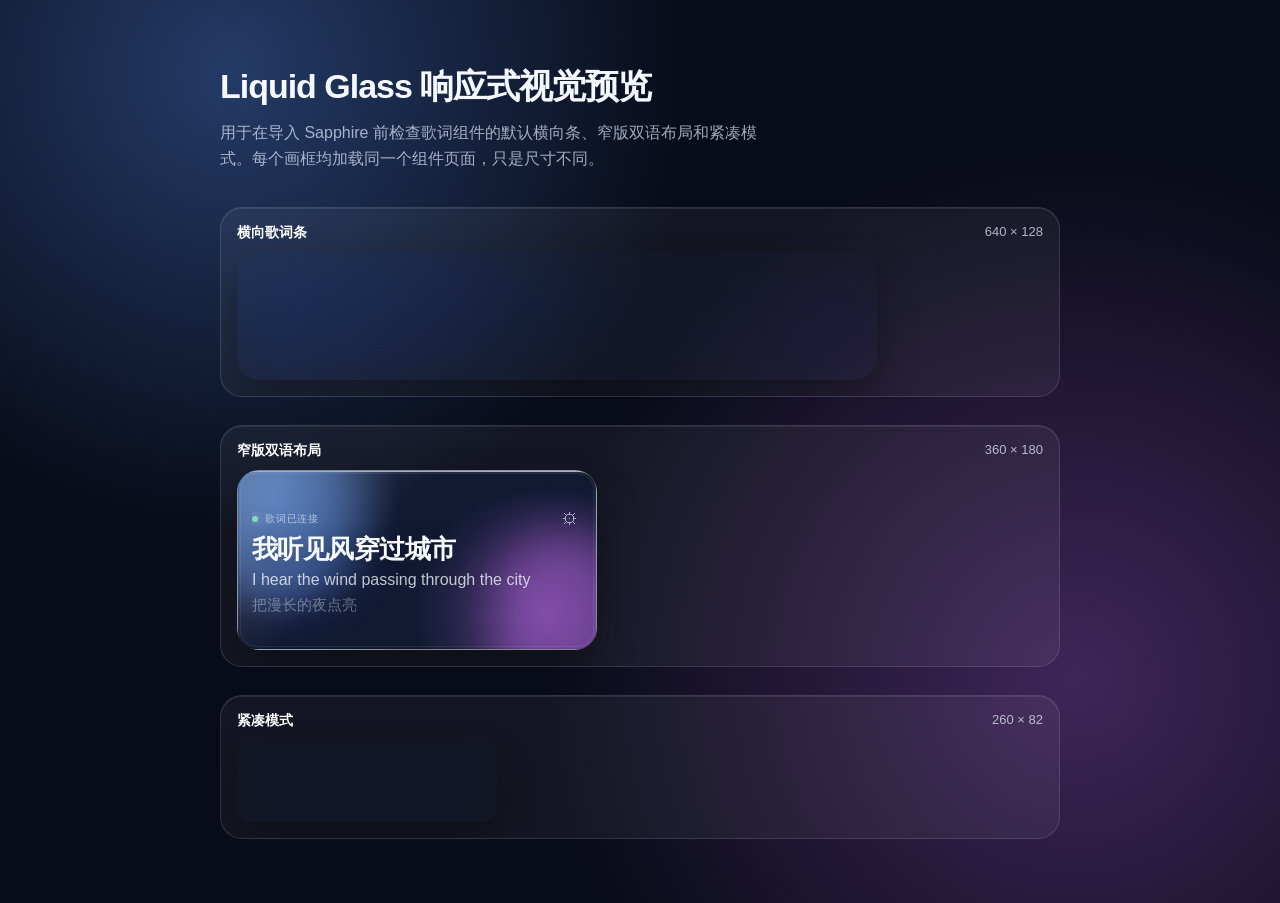
==== widgets/netease-lyrics-glass/visual-style.html @ f4fc56e3 "fix: 补充歌词组件视觉预览" ====
<!doctype html>
<html lang="zh-CN">
  <head>
    <meta charset="UTF-8" />
    <meta name="viewport" content="width=device-width, initial-scale=1.0" />
    <title>网易云双语歌词玻璃条 · 视觉预览</title>
    <style>
      :root { color-scheme: dark; font-family: "Aptos", "Microsoft YaHei", "Segoe UI", sans-serif; }
      * { box-sizing: border-box; }
      html, body { min-height: 100%; margin: 0; }
      body {
        min-width: 0;
        padding: clamp(22px, 5vw, 72px);
        color: #f5f8ff;
        background:
          radial-gradient(circle at 18% 8%, rgb(89 153 255 / .34), transparent 29rem),
          radial-gradient(circle at 84% 75%, rgb(205 107 255 / .28), transparent 33rem),
          #080b18;
      }
      main { width: min(100%, 840px); margin: 0 auto; }
      h1 { margin: 0; font-size: clamp(24px, 4vw, 34px); letter-spacing: -.03em; }
      .intro { max-width: 62ch; margin: 10px 0 36px; color: rgb(226 234 255 / .7); line-height: 1.6; }
      .preview-list { display: grid; gap: 28px; }
      .preview-card { padding: 16px; overflow: auto; border: 1px solid rgb(255 255 255 / .12); border-radius: 22px; background: rgb(255 255 255 / .05); box-shadow: inset 0 1px rgb(255 255 255 / .08); }
      .caption { display: flex; justify-content: space-between; gap: 18px; margin: 0 0 10px; color: rgb(236 241 255 / .72); font-size: 13px; }
      .caption strong { color: #fff; font-size: 14px; }
      .preview-frame { display: block; border: 0; border-radius: 22px; box-shadow: 0 18px 40px rgb(0 0 0 / .32); }
      .preview-frame.wide { width: 640px; height: 128px; }
      .preview-frame.stacked { width: 360px; height: 180px; }
      .preview-frame.compact { width: 260px; height: 82px; border-radius: 15px; }
      @media (max-width: 720px) { body { padding: 8px; } .preview-card { padding: 12px; } }
    </style>
  </head>
  <body>
    <main>
      <h1>Liquid Glass 响应式视觉预览</h1>
      <p class="intro">用于在导入 Sapphire 前检查歌词组件的默认横向条、窄版双语布局和紧凑模式。每个画框均加载同一个组件页面，只是尺寸不同。</p>
      <section class="preview-list" aria-label="歌词组件响应式尺寸预览">
        <article class="preview-card">
          <p class="caption"><strong>横向歌词条</strong><span>640 × 128</span></p>
          <iframe class="preview-frame wide" title="横向歌词条预览" src="./index.html?preview=wide"></iframe>
        </article>
        <article class="preview-card">
          <p class="caption"><strong>窄版双语布局</strong><span>360 × 180</span></p>
          <iframe class="preview-frame stacked" title="窄版双语布局预览" src="./index.html?preview=stacked"></iframe>
        </article>
        <article class="preview-card">
          <p class="caption"><strong>紧凑模式</strong><span>260 × 82</span></p>
          <iframe class="preview-frame compact" title="紧凑模式预览" src="./index.html?preview=compact"></iframe>
        </article>
      </section>
    </main>
  </body>
</html>
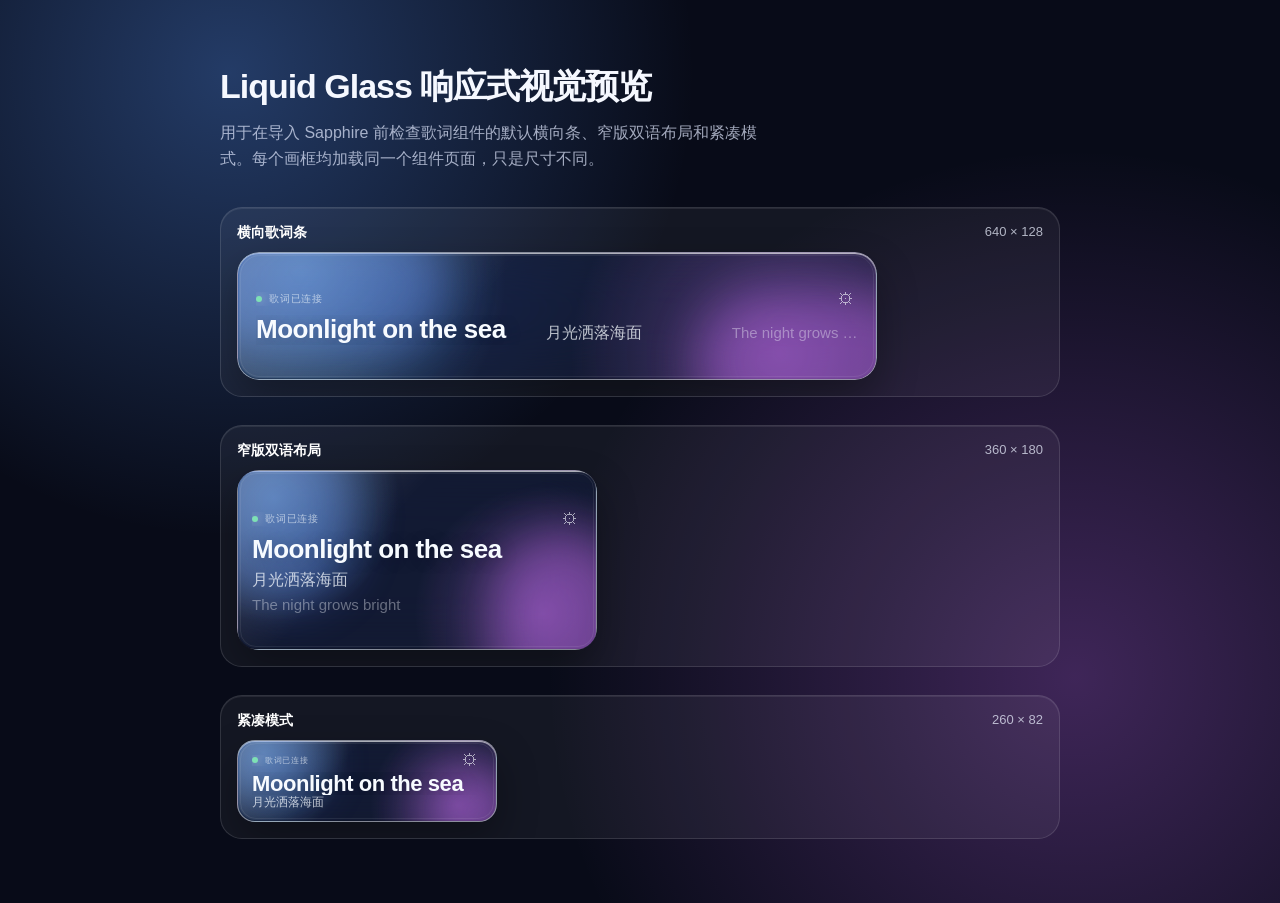
==== commit 88b3295c: "fix: 修正歌词组件响应式布局" ====
--- a/widgets/netease-lyrics-glass/visual-style.html
+++ b/widgets/netease-lyrics-glass/visual-style.html
@@ -38,15 +38,15 @@
       <section class="preview-list" aria-label="歌词组件响应式尺寸预览">
         <article class="preview-card">
           <p class="caption"><strong>横向歌词条</strong><span>640 × 128</span></p>
-          <iframe class="preview-frame wide" title="横向歌词条预览" src="./index.html?preview=wide"></iframe>
+          <iframe class="preview-frame wide" title="横向歌词条预览" src="./index.html?__sapphireVisualPreview=wide"></iframe>
         </article>
         <article class="preview-card">
           <p class="caption"><strong>窄版双语布局</strong><span>360 × 180</span></p>
-          <iframe class="preview-frame stacked" title="窄版双语布局预览" src="./index.html?preview=stacked"></iframe>
+          <iframe class="preview-frame stacked" title="窄版双语布局预览" src="./index.html?__sapphireVisualPreview=stacked"></iframe>
         </article>
         <article class="preview-card">
           <p class="caption"><strong>紧凑模式</strong><span>260 × 82</span></p>
-          <iframe class="preview-frame compact" title="紧凑模式预览" src="./index.html?preview=compact"></iframe>
+          <iframe class="preview-frame compact" title="紧凑模式预览" src="./index.html?__sapphireVisualPreview=compact"></iframe>
         </article>
       </section>
     </main>
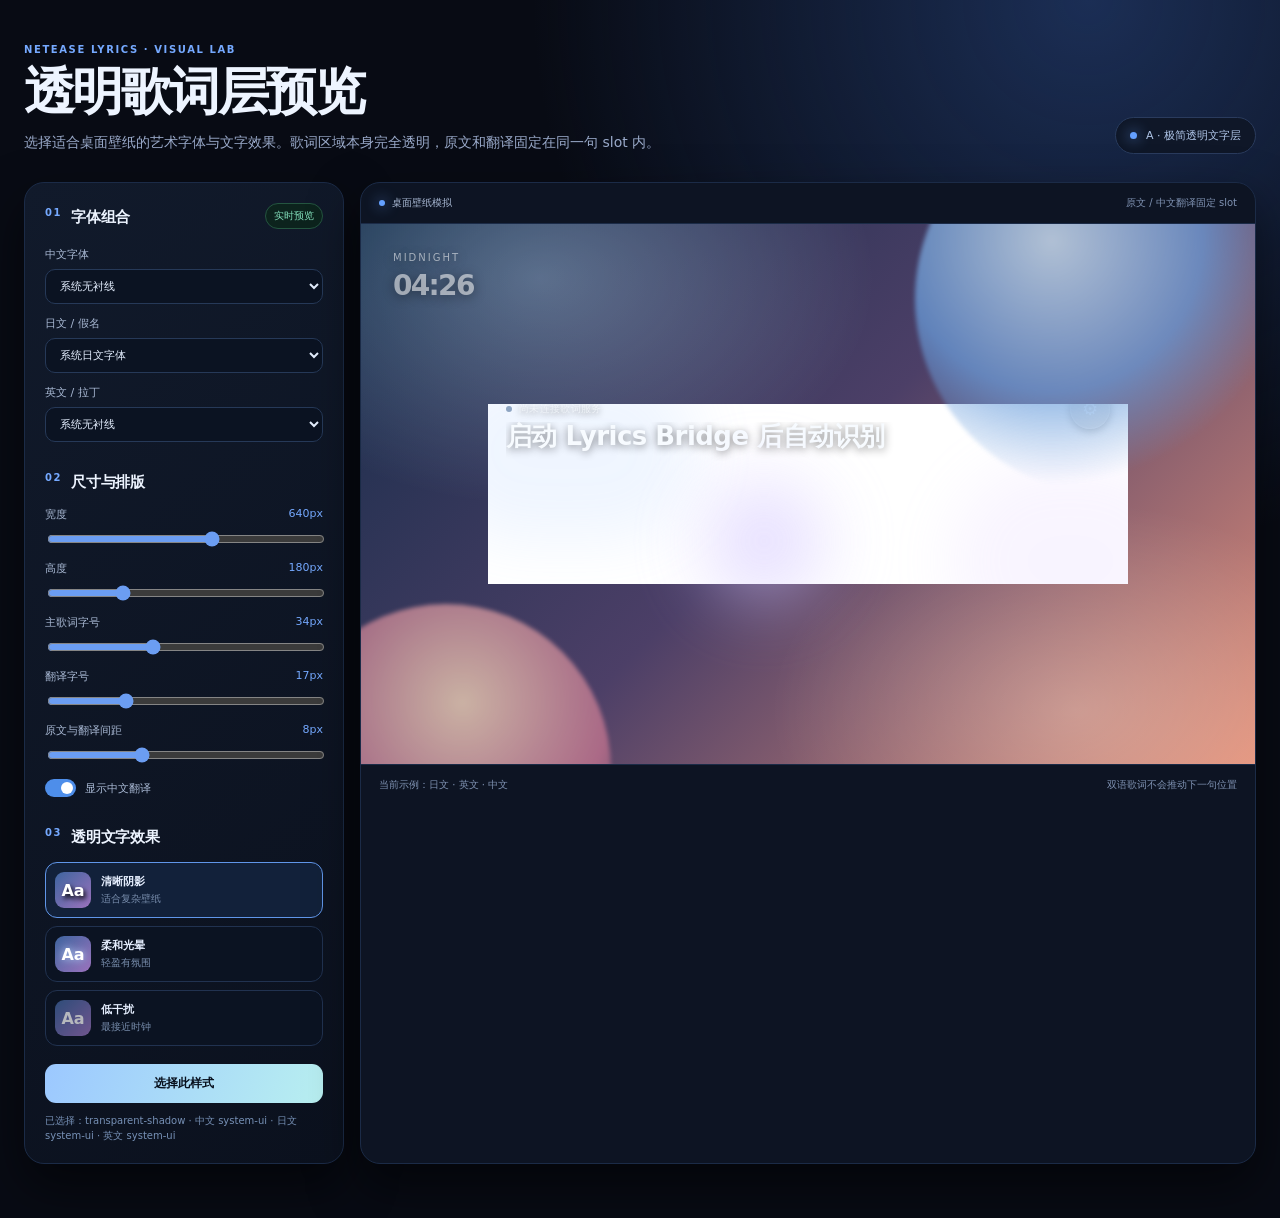
==== commit 20c66b2a: "feat: 实现透明双语歌词视觉预览" ====
--- a/widgets/netease-lyrics-glass/visual-style.html
+++ b/widgets/netease-lyrics-glass/visual-style.html
@@ -3,52 +3,58 @@
   <head>
     <meta charset="UTF-8" />
     <meta name="viewport" content="width=device-width, initial-scale=1.0" />
-    <title>网易云双语歌词玻璃条 · 视觉预览</title>
-    <style>
-      :root { color-scheme: dark; font-family: "Aptos", "Microsoft YaHei", "Segoe UI", sans-serif; }
-      * { box-sizing: border-box; }
-      html, body { min-height: 100%; margin: 0; }
-      body {
-        min-width: 0;
-        padding: clamp(22px, 5vw, 72px);
-        color: #f5f8ff;
-        background:
-          radial-gradient(circle at 18% 8%, rgb(89 153 255 / .34), transparent 29rem),
-          radial-gradient(circle at 84% 75%, rgb(205 107 255 / .28), transparent 33rem),
-          #080b18;
-      }
-      main { width: min(100%, 840px); margin: 0 auto; }
-      h1 { margin: 0; font-size: clamp(24px, 4vw, 34px); letter-spacing: -.03em; }
-      .intro { max-width: 62ch; margin: 10px 0 36px; color: rgb(226 234 255 / .7); line-height: 1.6; }
-      .preview-list { display: grid; gap: 28px; }
-      .preview-card { padding: 16px; overflow: auto; border: 1px solid rgb(255 255 255 / .12); border-radius: 22px; background: rgb(255 255 255 / .05); box-shadow: inset 0 1px rgb(255 255 255 / .08); }
-      .caption { display: flex; justify-content: space-between; gap: 18px; margin: 0 0 10px; color: rgb(236 241 255 / .72); font-size: 13px; }
-      .caption strong { color: #fff; font-size: 14px; }
-      .preview-frame { display: block; border: 0; border-radius: 22px; box-shadow: 0 18px 40px rgb(0 0 0 / .32); }
-      .preview-frame.wide { width: 640px; height: 128px; }
-      .preview-frame.stacked { width: 360px; height: 180px; }
-      .preview-frame.compact { width: 260px; height: 82px; border-radius: 15px; }
-      @media (max-width: 720px) { body { padding: 8px; } .preview-card { padding: 12px; } }
-    </style>
+    <meta name="color-scheme" content="dark" />
+    <title>歌词透明视觉预览</title>
+    <link rel="stylesheet" href="./visual-preview.css" />
   </head>
   <body>
-    <main>
-      <h1>Liquid Glass 响应式视觉预览</h1>
-      <p class="intro">用于在导入 Sapphire 前检查歌词组件的默认横向条、窄版双语布局和紧凑模式。每个画框均加载同一个组件页面，只是尺寸不同。</p>
-      <section class="preview-list" aria-label="歌词组件响应式尺寸预览">
-        <article class="preview-card">
-          <p class="caption"><strong>横向歌词条</strong><span>640 × 128</span></p>
-          <iframe class="preview-frame wide" title="横向歌词条预览" src="./index.html?__sapphireVisualPreview=wide"></iframe>
-        </article>
-        <article class="preview-card">
-          <p class="caption"><strong>窄版双语布局</strong><span>360 × 180</span></p>
-          <iframe class="preview-frame stacked" title="窄版双语布局预览" src="./index.html?__sapphireVisualPreview=stacked"></iframe>
-        </article>
-        <article class="preview-card">
-          <p class="caption"><strong>紧凑模式</strong><span>260 × 82</span></p>
-          <iframe class="preview-frame compact" title="紧凑模式预览" src="./index.html?__sapphireVisualPreview=compact"></iframe>
-        </article>
+    <main class="preview-app">
+      <header class="page-header">
+        <div>
+          <p class="kicker">NETEASE LYRICS · VISUAL LAB</p>
+          <h1>透明歌词层预览</h1>
+          <p class="intro">选择适合桌面壁纸的艺术字体与文字效果。歌词区域本身完全透明，原文和翻译固定在同一句 slot 内。</p>
+        </div>
+        <div class="header-badge"><span class="badge-dot"></span>A · 极简透明文字层</div>
+      </header>
+
+      <section class="workspace">
+        <aside class="control-panel" aria-label="预览设置">
+          <div class="panel-heading"><div><span class="section-label">01</span><h2>字体组合</h2></div><span class="live-pill">实时预览</span></div>
+          <label class="field"><span>中文字体</span><select id="font-zh"></select></label>
+          <label class="field"><span>日文 / 假名</span><select id="font-ja"></select></label>
+          <label class="field"><span>英文 / 拉丁</span><select id="font-latin"></select></label>
+
+          <div class="panel-heading compact-heading"><div><span class="section-label">02</span><h2>尺寸与排版</h2></div></div>
+          <label class="range-field"><span>宽度 <output id="width-output">640px</output></span><input id="width-input" type="range" min="160" max="960" step="10" value="640" /></label>
+          <label class="range-field"><span>高度 <output id="height-output">180px</output></span><input id="height-input" type="range" min="96" max="420" step="4" value="180" /></label>
+          <label class="range-field"><span>主歌词字号 <output id="font-size-output">34px</output></span><input id="font-size-input" type="range" min="16" max="64" value="34" /></label>
+          <label class="range-field"><span>翻译字号 <output id="translation-size-output">17px</output></span><input id="translation-size-input" type="range" min="10" max="36" value="17" /></label>
+          <label class="range-field"><span>原文与翻译间距 <output id="gap-output">8px</output></span><input id="gap-input" type="range" min="0" max="24" value="8" /></label>
+          <label class="switch-field"><span>显示中文翻译</span><input id="translation-toggle" type="checkbox" checked /><span class="switch-ui"></span></label>
+
+          <div class="panel-heading compact-heading"><div><span class="section-label">03</span><h2>透明文字效果</h2></div></div>
+          <div id="style-choice" class="style-grid" role="radiogroup" aria-label="透明文字效果">
+            <button id="style-transparent-shadow" class="style-choice active" type="button"><span class="style-swatch shadow-swatch">Aa</span><span><strong>清晰阴影</strong><small>适合复杂壁纸</small></span></button>
+            <button id="style-transparent-glow" class="style-choice" type="button"><span class="style-swatch glow-swatch">Aa</span><span><strong>柔和光晕</strong><small>轻盈有氛围</small></span></button>
+            <button id="style-transparent-soft" class="style-choice" type="button"><span class="style-swatch soft-swatch">Aa</span><span><strong>低干扰</strong><small>最接近时钟</small></span></button>
+          </div>
+          <button id="select-style-button" class="primary-button" type="button">选择此样式</button>
+          <p id="selection-summary" class="selection-summary" aria-live="polite"></p>
+        </aside>
+
+        <section class="stage" aria-label="歌词预览画布">
+          <div class="stage-toolbar"><span><i class="toolbar-dot blue"></i>桌面壁纸模拟</span><span>原文 / 中文翻译固定 slot</span></div>
+          <div class="wallpaper wallpaper-a">
+            <div class="orb orb-one"></div><div class="orb orb-two"></div><div class="orb orb-three"></div>
+            <div class="wallpaper-label">MIDNIGHT<br /><strong>04:26</strong></div>
+            <iframe id="lyrics-preview-frame" title="透明歌词组件预览" src="./index.html?__sapphireVisualPreview=interactive"></iframe>
+          </div>
+          <div class="stage-hints"><span>当前示例：日文 · 英文 · 中文</span><span>双语歌词不会推动下一句位置</span></div>
+        </section>
       </section>
     </main>
+    <script type="module" src="./visual-preview.js"></script>
   </body>
 </html>
+
--- a/widgets/netease-lyrics-glass/visual-preview.css
+++ b/widgets/netease-lyrics-glass/visual-preview.css
@@ -0,0 +1,32 @@
+:root { color-scheme: dark; font-family: Inter, ui-sans-serif, system-ui, -apple-system, BlinkMacSystemFont, "Segoe UI", sans-serif; color: #edf4ff; background: #080b14; }
+* { box-sizing: border-box; }
+body { min-width: 320px; min-height: 100vh; margin: 0; background: radial-gradient(circle at 85% 0%, #1b2e55 0, transparent 34%), #080b14; }
+button, input, select { font: inherit; }
+button { cursor: pointer; }
+.preview-app { width: min(1440px, calc(100% - 48px)); margin: 0 auto; padding: 44px 0 54px; }
+.page-header { display: flex; justify-content: space-between; align-items: end; gap: 28px; margin-bottom: 28px; }
+.kicker, .section-label { margin: 0 0 10px; color: #75a9ff; font-size: 10px; font-weight: 700; letter-spacing: .16em; }
+h1, h2, p { margin: 0; } h1 { font-size: clamp(30px, 4vw, 52px); line-height: 1.04; letter-spacing: -.05em; } h2 { margin-top: 3px; font-size: 15px; letter-spacing: -.02em; }
+.intro { max-width: 650px; margin-top: 13px; color: #9aaaca; font-size: 14px; line-height: 1.65; }
+.header-badge, .live-pill { border: 1px solid #2a3b5d; border-radius: 999px; color: #afc5e8; background: #0f1728; }
+.header-badge { display: flex; align-items: center; gap: 9px; padding: 10px 14px; font-size: 11px; white-space: nowrap; }
+.badge-dot, .toolbar-dot { display: inline-block; width: 7px; height: 7px; border-radius: 50%; background: #64a0ff; box-shadow: 0 0 14px #64a0ff; }
+.workspace { display: grid; grid-template-columns: 320px minmax(0, 1fr); gap: 16px; align-items: stretch; }
+.control-panel { padding: 20px; border: 1px solid #1b2b47; border-radius: 20px; background: linear-gradient(145deg, #111a2b, #0b111e); box-shadow: 0 22px 50px #0008; }
+.panel-heading { display: flex; justify-content: space-between; align-items: center; margin-bottom: 18px; } .compact-heading { margin-top: 28px; margin-bottom: 14px; }
+.panel-heading > div { display: flex; align-items: start; gap: 9px; } .panel-heading .section-label { margin-top: 2px; }
+.live-pill { padding: 5px 8px; color: #82dfbb; border-color: #245540; background: #0c231d; font-size: 10px; }
+.field, .range-field { display: grid; gap: 7px; margin: 12px 0; color: #a9b9d4; font-size: 11px; } .field select { width: 100%; padding: 9px 10px; border: 1px solid #263958; border-radius: 10px; color: #e5efff; background: #0b1322; outline: none; } .field select:focus { border-color: #6399eb; }
+.range-field span { display: flex; justify-content: space-between; } output { color: #75a9ff; font-variant-numeric: tabular-nums; }
+input[type=range] { width: 100%; accent-color: #6b9df2; }
+.switch-field { display: flex; align-items: center; gap: 9px; margin-top: 14px; color: #a9b9d4; font-size: 11px; } .switch-field input { position: absolute; opacity: 0; } .switch-ui { position: relative; order: -1; width: 31px; height: 18px; border-radius: 999px; background: #263958; transition: .2s; } .switch-ui::after { content: ""; position: absolute; top: 3px; left: 3px; width: 12px; height: 12px; border-radius: 50%; background: #a7b7d0; transition: .2s; } .switch-field input:checked + .switch-ui { background: #4e8eea; } .switch-field input:checked + .switch-ui::after { transform: translateX(13px); background: white; }
+.style-grid { display: grid; gap: 8px; } .style-choice { display: flex; align-items: center; gap: 10px; padding: 9px; border: 1px solid #213250; border-radius: 12px; text-align: left; color: #a9b9d4; background: #0b1322; } .style-choice:hover, .style-choice.active { border-color: #6096e9; background: #12213a; } .style-choice strong, .style-choice small { display: block; } .style-choice strong { color: #e6efff; font-size: 11px; } .style-choice small { margin-top: 3px; color: #778cab; font-size: 10px; }
+.style-swatch { display: grid; place-items: center; width: 36px; height: 36px; border-radius: 9px; color: white; font-size: 16px; font-weight: 700; background: linear-gradient(135deg, #3e659f, #9b72bd); } .shadow-swatch { text-shadow: 2px 3px 5px #000; } .glow-swatch { text-shadow: 0 0 9px #b5ddff; } .soft-swatch { opacity: .7; }
+.primary-button { width: 100%; margin-top: 18px; padding: 11px 14px; border: 0; border-radius: 11px; color: #08111e; background: linear-gradient(110deg, #9cc8ff, #b8eff0); font-size: 12px; font-weight: 700; } .primary-button:hover { filter: brightness(1.08); } .selection-summary { min-height: 28px; margin-top: 10px; color: #7690b5; font-size: 10px; line-height: 1.5; }
+.stage { min-width: 0; overflow: hidden; border: 1px solid #1b2b47; border-radius: 20px; background: #0d1423; box-shadow: 0 22px 50px #0008; } .stage-toolbar, .stage-hints { display: flex; justify-content: space-between; gap: 12px; padding: 13px 18px; color: #7f92b2; font-size: 10px; } .stage-toolbar { border-bottom: 1px solid #1b2b47; } .stage-toolbar span:first-child { display: flex; align-items: center; gap: 7px; color: #a9b9d4; } .toolbar-dot { width: 6px; height: 6px; } .stage-hints { border-top: 1px solid #1b2b47; }
+.wallpaper { position: relative; display: grid; place-items: center; min-height: 540px; overflow: hidden; isolation: isolate; background: linear-gradient(135deg, #152c49, #4c3f67 49%, #e28e78); } .wallpaper::after { content: ""; position: absolute; inset: 0; z-index: -1; background: radial-gradient(ellipse at 20% 10%, #b8e2ff55, transparent 33%), radial-gradient(ellipse at 80% 90%, #ffd2ae55, transparent 30%); mix-blend-mode: screen; }
+.orb { position: absolute; border-radius: 50%; filter: blur(2px); opacity: .72; } .orb-one { width: 390px; height: 390px; top: -120px; right: -50px; background: radial-gradient(circle at 35% 35%, #d7f2ff, #6a9edc 42%, transparent 68%); } .orb-two { width: 330px; height: 330px; bottom: -170px; left: -80px; background: radial-gradient(circle at 55% 30%, #ffdfbd, #ca7792 50%, transparent 70%); } .orb-three { width: 180px; height: 180px; top: 42%; left: 35%; background: radial-gradient(circle, #d2c5ff, transparent 70%); filter: blur(30px); }
+.wallpaper-label { position: absolute; top: 26px; left: 32px; color: #ffffff8c; font-size: 10px; letter-spacing: .2em; line-height: 1.5; text-shadow: 0 2px 12px #0006; } .wallpaper-label strong { font-size: 28px; letter-spacing: -.06em; }
+#lyrics-preview-frame { width: 640px; height: 180px; max-width: calc(100% - 40px); border: 0; background: transparent; }
+@media (max-width: 900px) { .workspace { grid-template-columns: 1fr; } .control-panel { order: 2; } .stage { order: 1; } .wallpaper { min-height: 420px; } }
+@media (max-width: 560px) { .preview-app { width: min(100% - 24px, 1440px); padding-top: 26px; } .page-header { align-items: start; flex-direction: column; } .header-badge { align-self: start; } .wallpaper { min-height: 360px; } #lyrics-preview-frame { max-width: calc(100% - 16px); } .stage-hints { flex-direction: column; } }
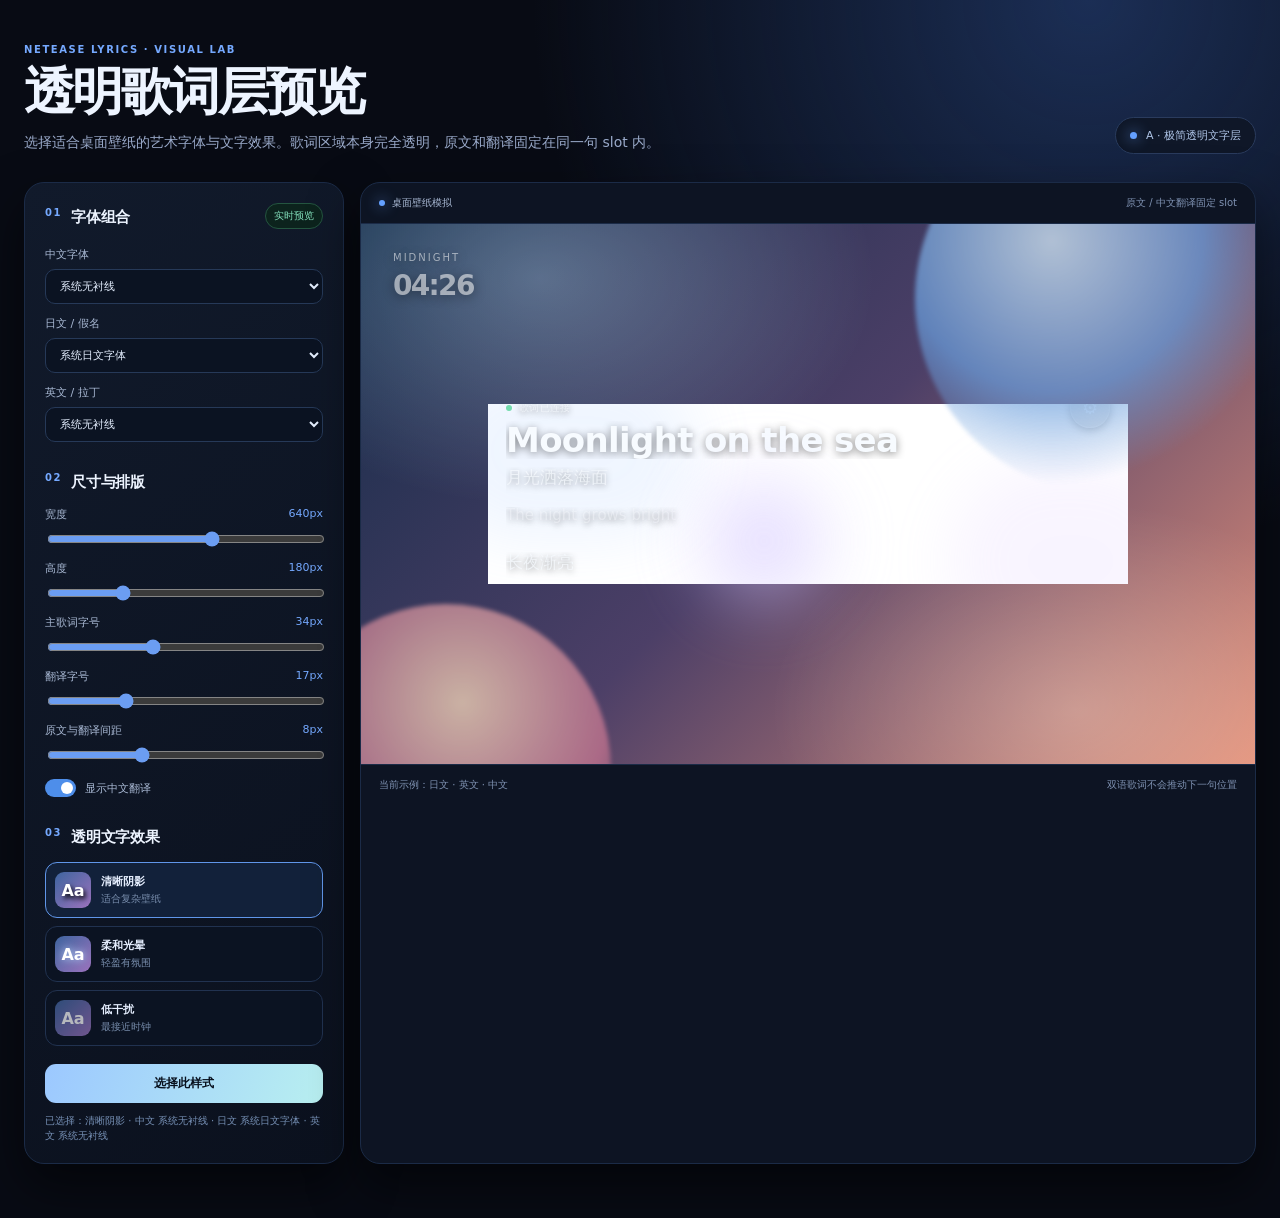
==== commit 8df4cd17: "feat: 完善透明歌词视觉预览" ====
--- a/widgets/netease-lyrics-glass/visual-style.html
+++ b/widgets/netease-lyrics-glass/visual-style.html
@@ -35,9 +35,9 @@
 
           <div class="panel-heading compact-heading"><div><span class="section-label">03</span><h2>透明文字效果</h2></div></div>
           <div id="style-choice" class="style-grid" role="radiogroup" aria-label="透明文字效果">
-            <button id="style-transparent-shadow" class="style-choice active" type="button"><span class="style-swatch shadow-swatch">Aa</span><span><strong>清晰阴影</strong><small>适合复杂壁纸</small></span></button>
-            <button id="style-transparent-glow" class="style-choice" type="button"><span class="style-swatch glow-swatch">Aa</span><span><strong>柔和光晕</strong><small>轻盈有氛围</small></span></button>
-            <button id="style-transparent-soft" class="style-choice" type="button"><span class="style-swatch soft-swatch">Aa</span><span><strong>低干扰</strong><small>最接近时钟</small></span></button>
+            <button id="style-transparent-shadow" class="style-choice active" type="button" aria-pressed="true"><span class="style-swatch shadow-swatch">Aa</span><span><strong>清晰阴影</strong><small>适合复杂壁纸</small></span></button>
+            <button id="style-transparent-glow" class="style-choice" type="button" aria-pressed="false"><span class="style-swatch glow-swatch">Aa</span><span><strong>柔和光晕</strong><small>轻盈有氛围</small></span></button>
+            <button id="style-transparent-soft" class="style-choice" type="button" aria-pressed="false"><span class="style-swatch soft-swatch">Aa</span><span><strong>低干扰</strong><small>最接近时钟</small></span></button>
           </div>
           <button id="select-style-button" class="primary-button" type="button">选择此样式</button>
           <p id="selection-summary" class="selection-summary" aria-live="polite"></p>
@@ -48,7 +48,7 @@
           <div class="wallpaper wallpaper-a">
             <div class="orb orb-one"></div><div class="orb orb-two"></div><div class="orb orb-three"></div>
             <div class="wallpaper-label">MIDNIGHT<br /><strong>04:26</strong></div>
-            <iframe id="lyrics-preview-frame" title="透明歌词组件预览" src="./index.html?__sapphireVisualPreview=interactive"></iframe>
+            <iframe id="lyrics-preview-frame" title="透明歌词组件预览" src="./index.html?__sapphireVisualPreview=interactive&v=0.1.10&preview=1"></iframe>
           </div>
           <div class="stage-hints"><span>当前示例：日文 · 英文 · 中文</span><span>双语歌词不会推动下一句位置</span></div>
         </section>
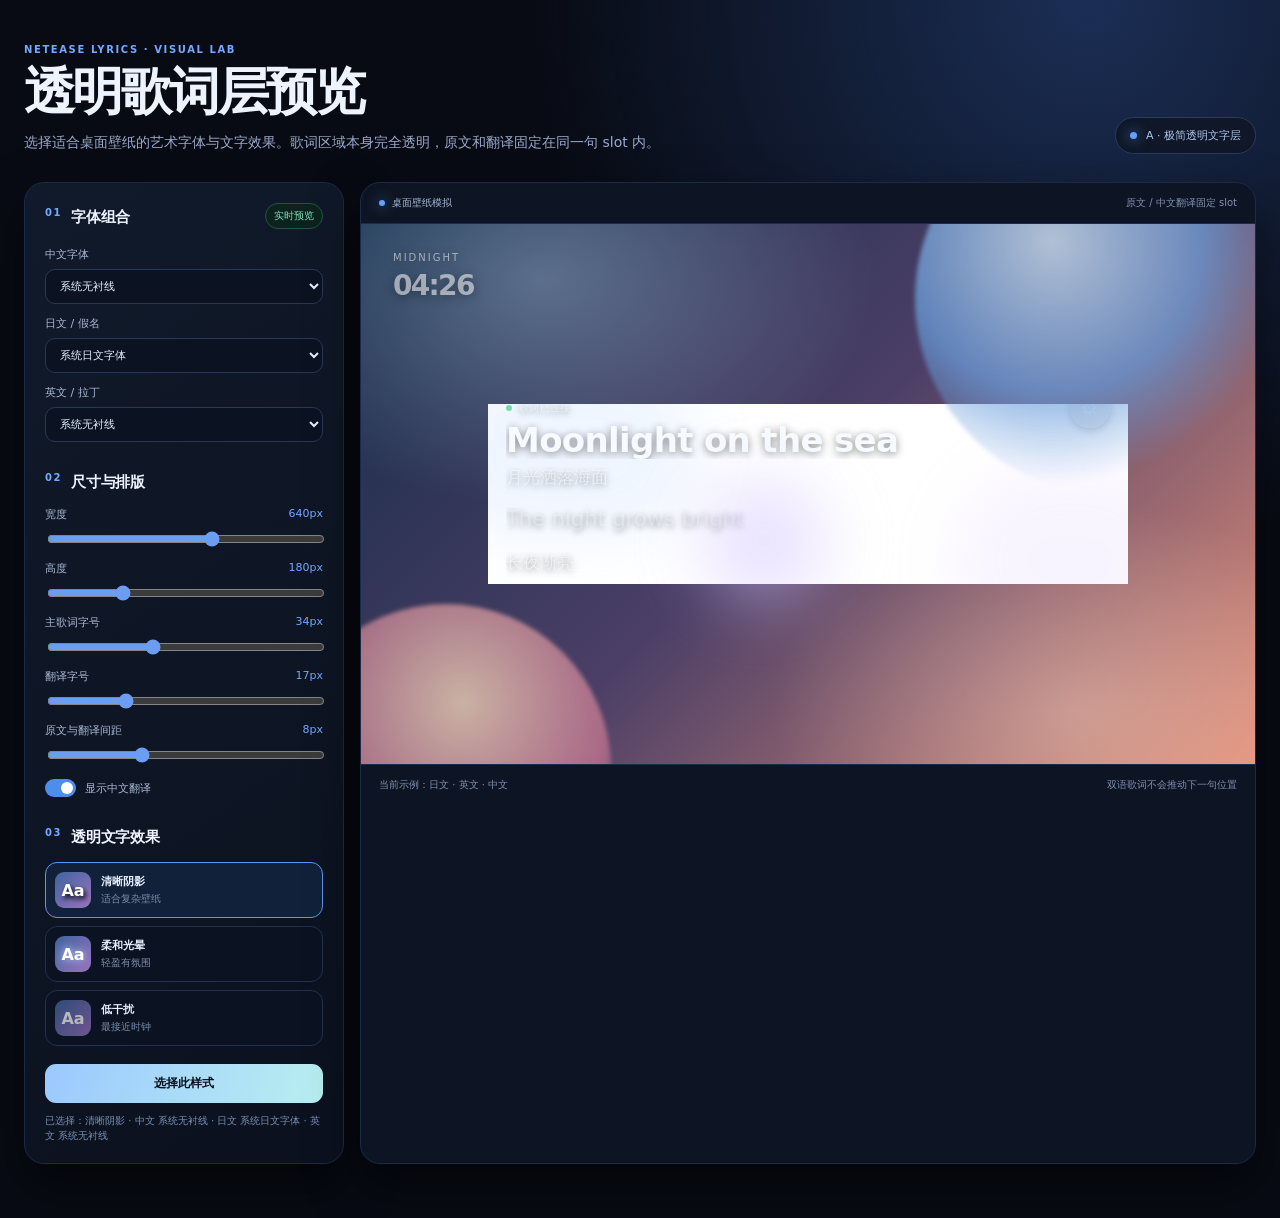
==== commit 8d93d4be: "feat: 应用低干扰透明歌词样式" ====
--- a/widgets/netease-lyrics-glass/visual-style.html
+++ b/widgets/netease-lyrics-glass/visual-style.html
@@ -48,7 +48,7 @@
           <div class="wallpaper wallpaper-a">
             <div class="orb orb-one"></div><div class="orb orb-two"></div><div class="orb orb-three"></div>
             <div class="wallpaper-label">MIDNIGHT<br /><strong>04:26</strong></div>
-            <iframe id="lyrics-preview-frame" title="透明歌词组件预览" src="./index.html?__sapphireVisualPreview=interactive&v=0.1.10&preview=1"></iframe>
+            <iframe id="lyrics-preview-frame" title="透明歌词组件预览" src="./index.html?__sapphireVisualPreview=interactive&v=0.1.11&preview=1"></iframe>
           </div>
           <div class="stage-hints"><span>当前示例：日文 · 英文 · 中文</span><span>双语歌词不会推动下一句位置</span></div>
         </section>
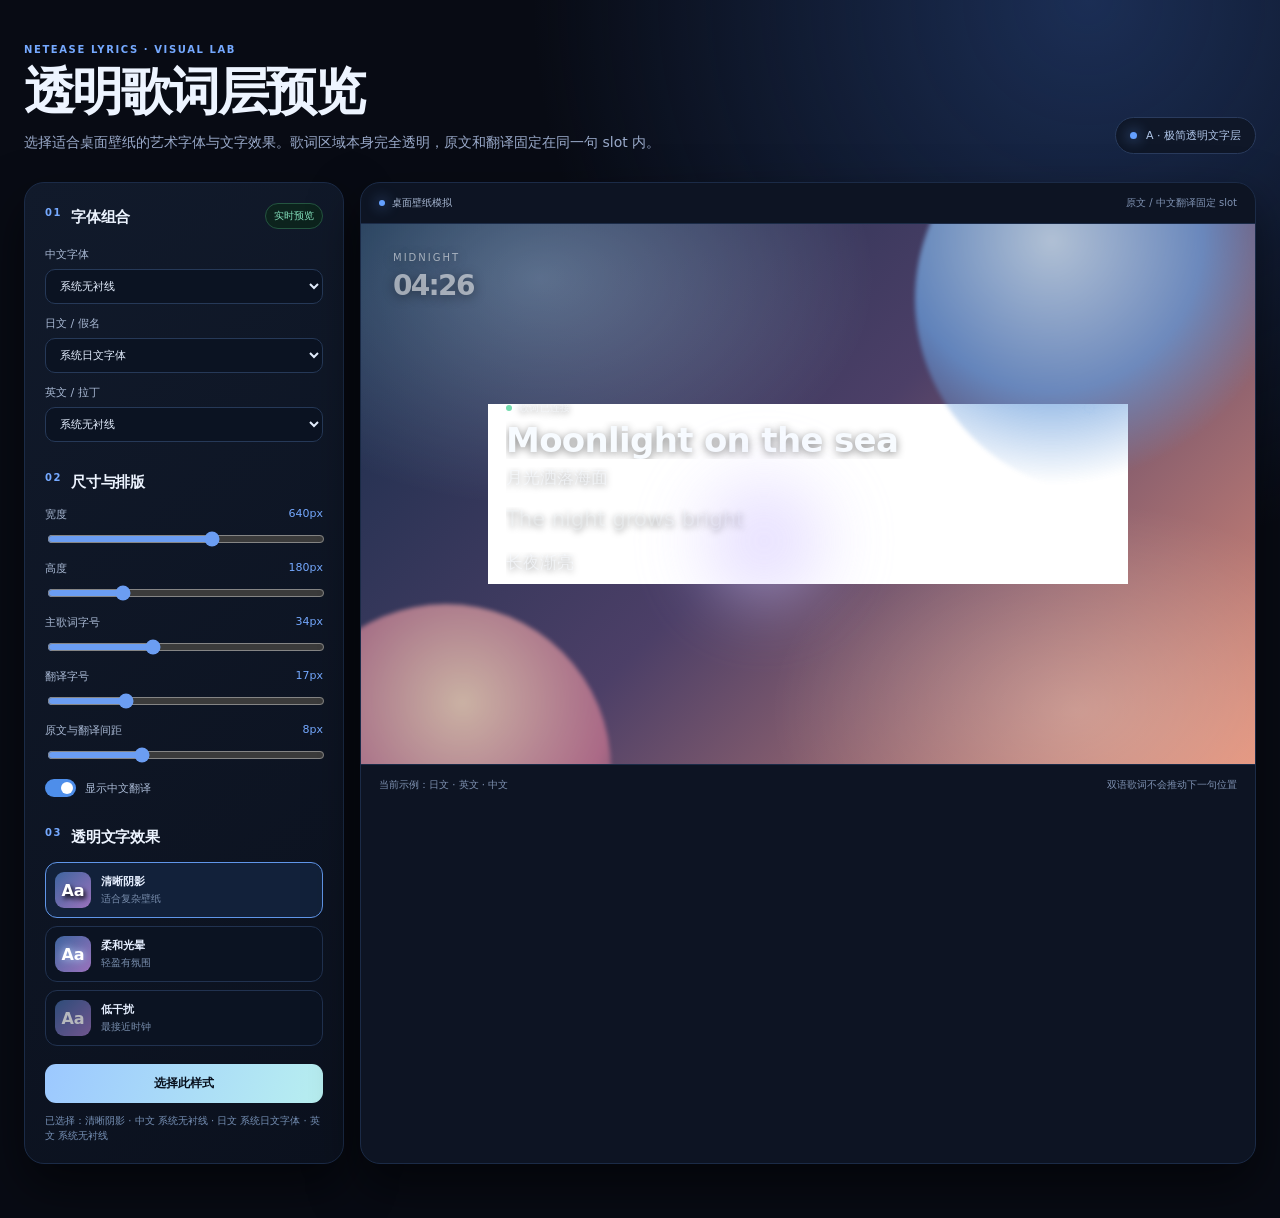
==== commit 38fbd509: "fix: 改为纯透明歌词层" ====
--- a/widgets/netease-lyrics-glass/visual-style.html
+++ b/widgets/netease-lyrics-glass/visual-style.html
@@ -48,7 +48,7 @@
           <div class="wallpaper wallpaper-a">
             <div class="orb orb-one"></div><div class="orb orb-two"></div><div class="orb orb-three"></div>
             <div class="wallpaper-label">MIDNIGHT<br /><strong>04:26</strong></div>
-            <iframe id="lyrics-preview-frame" title="透明歌词组件预览" src="./index.html?__sapphireVisualPreview=interactive&v=0.1.11&preview=1"></iframe>
+            <iframe id="lyrics-preview-frame" title="透明歌词组件预览" src="./index.html?__sapphireVisualPreview=interactive&v=0.1.14&preview=1"></iframe>
           </div>
           <div class="stage-hints"><span>当前示例：日文 · 英文 · 中文</span><span>双语歌词不会推动下一句位置</span></div>
         </section>
@@ -57,4 +57,3 @@
     <script type="module" src="./visual-preview.js"></script>
   </body>
 </html>
-
